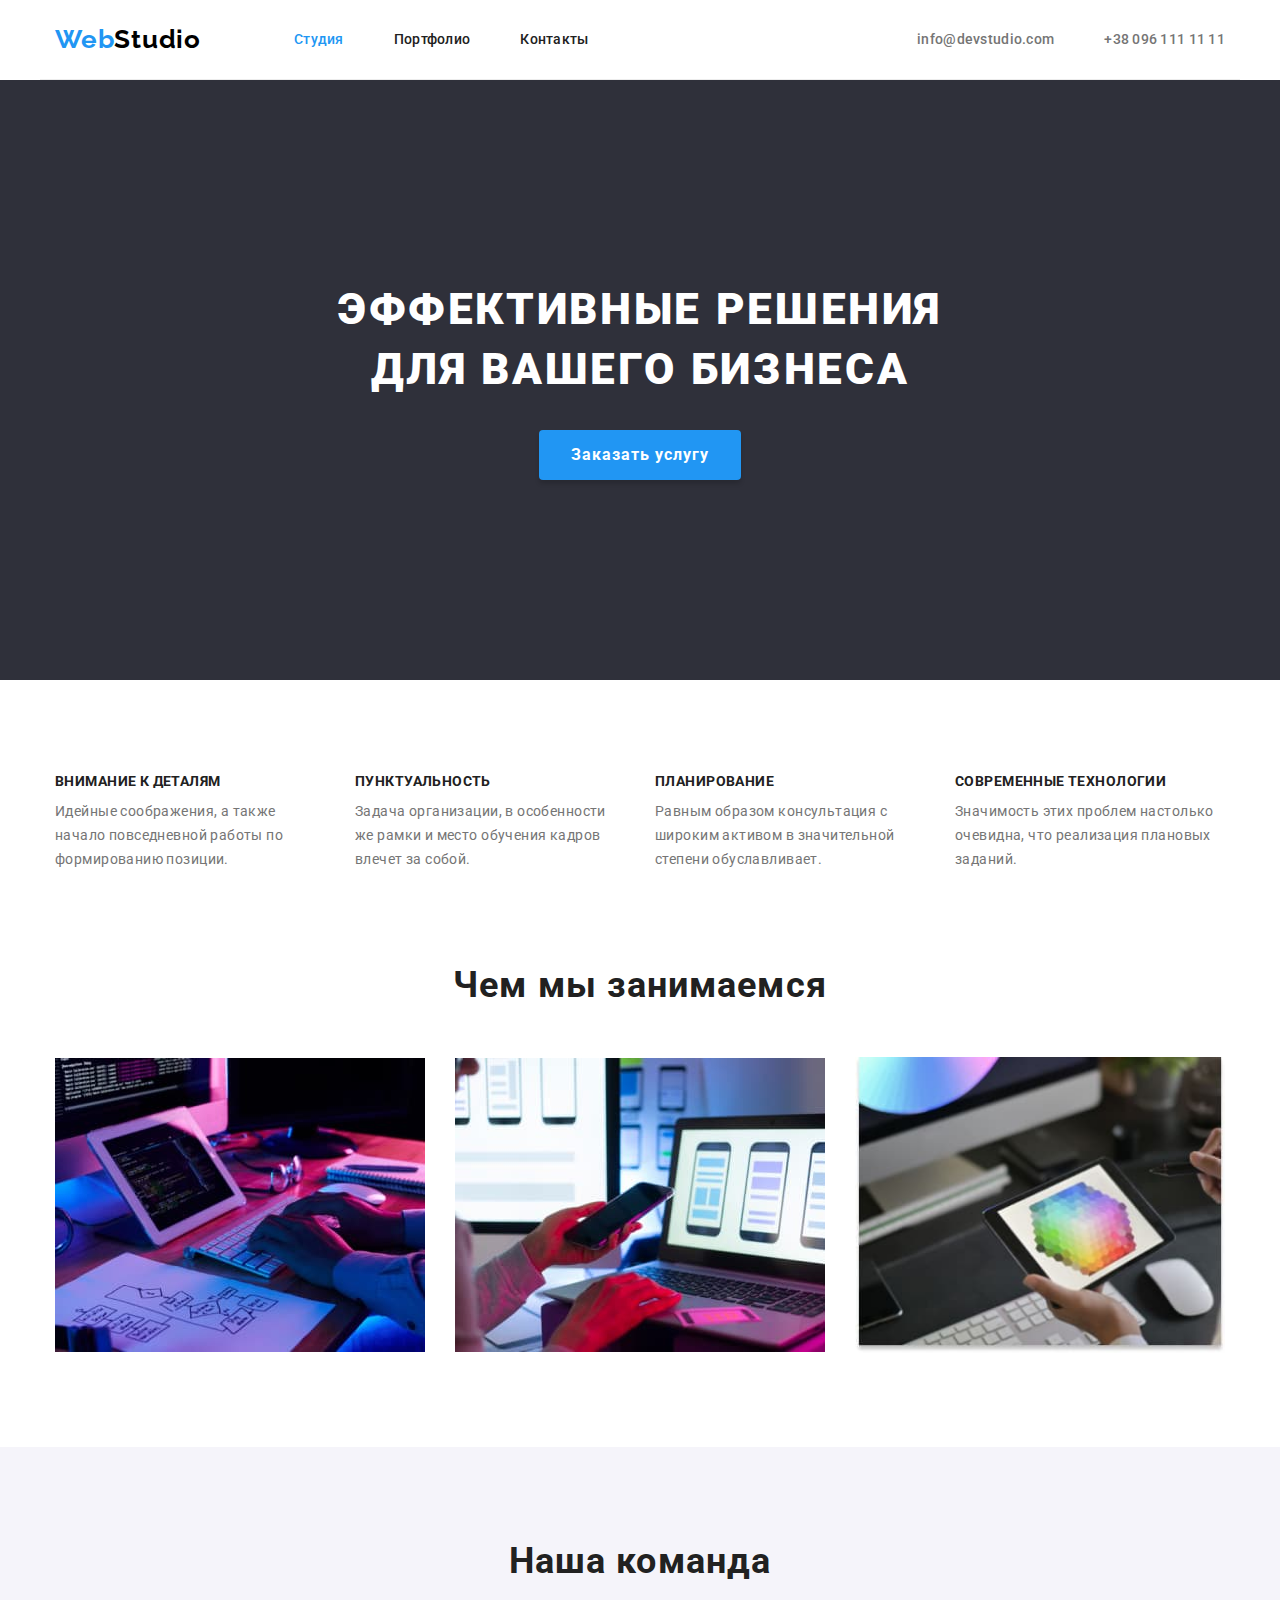
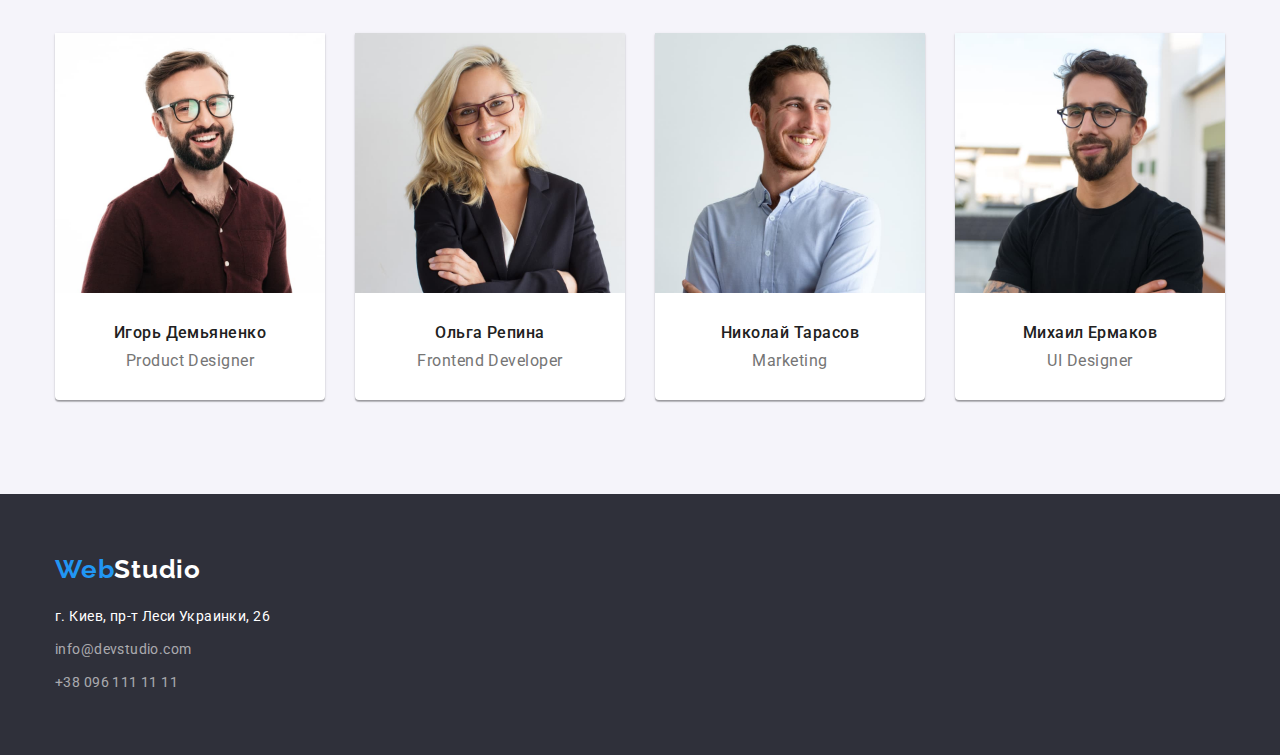
==== index.html @ 5531d2d7 "Копирует файлы с прошлой работы" ====
<!DOCTYPE html>
<html lang="ru">
  <head>
    <meta charset="UTF-8" />
    <meta http-equiv="X-UA-Compatible" content="IE=edge" />
    <meta name="viewport" content="width=device-width, initial-scale=1.0" />
    <title>Cтудия</title>
    <link
      rel="stylesheet"
      href="https://cdnjs.cloudflare.com/ajax/libs/modern-normalize/1.1.0/modern-normalize.min.css"
      integrity="sha512-wpPYUAdjBVSE4KJnH1VR1HeZfpl1ub8YT/NKx4PuQ5NmX2tKuGu6U/JRp5y+Y8XG2tV+wKQpNHVUX03MfMFn9Q=="
      crossorigin="anonymous"
      referrerpolicy="no-referrer"
    />
    <link rel="preconnect" href="https://fonts.googleapis.com" />
    <link rel="preconnect" href="https://fonts.gstatic.com" crossorigin />
    <link
      href="https://fonts.googleapis.com/css2?family=Raleway:wght@700&family=Roboto:wght@400;500;700;900&display=swap"
      rel="stylesheet"
    />
    <link
      rel="stylesheet"
      href="https://cdnjs.cloudflare.com/ajax/libs/modern-normalize/1.1.0/modern-normalize.min.css"
    />
    <link rel="stylesheet" href="./css/styles.css" />
  </head>

  <body>
    <!--шапка-->
    <header class="header">
      <div class="header-page container">
        <nav class="header-nav">
          <a lang="en" href="./index.html" class="header-logo"
            ><span lang="en" class="current">Web</span>Studio</a
          >
          <ul class="header-list list">
            <li class="header-item">
              <a href="./index.html" class="header-link current link">Студия</a>
            </li>
            <li class="header-item">
              <a href="./portfolio.html " class="header-link link">Портфолио</a>
            </li>
            <li class="header-item">
              <a href="./index.html" class="header-link link">Контакты</a>
            </li>
          </ul>
        </nav>

        <ul class="header-contacs list">
          <li class="header-contacs-item">
            <a lang="en" href="mailto:info@devstudio.com" class="header-mail link"
              >info@devstudio.com</a
            >
          </li>
          <li class="header-contacs-item">
            <a href="tel:+380961111111" class="header-tel link">+38 096 111 11 11</a>
          </li>
        </ul>
      </div>
    </header>

    <!--основное (уникалное) содержание-->

    <main>
      <section class="hero">
        <div class="container">
          <h1 class="hero-title">Эффективные решения для вашего бизнеса</h1>
          <button type="button" class="button hero-primery link">Заказать услугу</button>
        </div>
      </section>

      <section class="feature section">
        <div class="container">
          <h2 class="visually-hidden">Feature</h2>
          <ul class="feature-list list">
            <li class="feature-item">
              <h3 class="feature-title">Внимание к деталям</h3>
              <p class="feature-text">
                Идейные соображения, а также начало повседневной работы по формированию позиции.
              </p>
            </li>

            <li class="feature-item">
              <h3 class="feature-title">Пунктуальность</h3>
              <p class="feature-text">
                Задача организации, в особенности же рамки и место обучения кадров влечет за собой.
              </p>
            </li>

            <li class="feature-item">
              <h3 class="feature-title">Планирование</h3>
              <p class="feature-text">
                Равным образом консультация с широким активом в значительной степени обуславливает.
              </p>
            </li>

            <li class="feature-item">
              <h3 class="feature-title">Современные технологии</h3>
              <p class="feature-text">
                Значимость этих проблем настолько очевидна, что реализация плановых заданий.
              </p>
            </li>
          </ul>
        </div>
      </section>

      <section class="about section">
        <div class="container">
          <h2 class="about-title">Чем мы занимаемся</h2>
          <ul class="about-list list">
            <li class="about-item">
              <img
                class="about-img"
                src="./images/box1.jpg"
                alt="рабочий процесс"
                width="370"
                height="294"
              />
            </li>
            <li class="about-item">
              <img
                class="about-img"
                src="./images/box2.jpg"
                alt="рабочий процесс"
                width="370"
                height="294"
              />
            </li>
            <li class="about-item">
              <img
                class="about-img"
                src="./images/box3.jpg"
                alt="рабочий процесс"
                width="370"
                height="294"
              />
            </li>
          </ul>
        </div>
      </section>

      <section class="command section">
        <div class="container">
          <h2 class="command-title">Наша команда</h2>
          <ul class="command-list list">
            <li class="command-item">
              <img src="./images/demyanenko.jpg" alt="Игорь Демьяненко" width="270" height="260" />
              <div class="command-wrap">
                <h3 class="command-after-title">Игорь Демьяненко</h3>
                <p lang="en" class="command-text">Product Designer</p>
              </div>
            </li>
            <li class="command-item">
              <img src="./images/repina.jpg" alt="Ольга Репина" width="270" height="260" />
              <div class="command-wrap">
                <h3 class="command-after-title">Ольга Репина</h3>
                <p lang="en" class="command-text">Frontend Developer</p>
              </div>
            </li>
            <li class="command-item">
              <img src="./images/tarasov.jpg" alt="Николай Тарасов" width="270" height="260" />
              <div class="command-wrap">
                <h3 class="command-after-title">Николай Тарасов</h3>
                <p lang="en" class="command-text">Marketing</p>
              </div>
            </li>
            <li class="command-item">
              <img src="./images/ermakov.jpg" alt="Михаил Ермаков" width="270" height="260" />
              <div class="command-wrap">
                <h3 class="command-after-title">Михаил Ермаков</h3>
                <p lang="en" class="command-text">UI Designer</p>
              </div>
            </li>
          </ul>
        </div>
      </section>
    </main>

    <!--подвал-->
    <footer class="footer">
      <div class="container">
        <a lang="en" href="" class="footer-logo"
          ><span lang="en" class="current">Web</span>Studio</a
        >
        <address class="footer-address">
          <ul class="footer-list list">
            <li class="footer-item">
              <a
                href="https://goo.gl/maps/ZX4bR6mTC4rTTTyX7"
                target="_blank"
                rel="noopener nofollow noreferrer"
                class="footer-map aside link"
                >г. Киев, пр-т Леси Украинки, 26</a
              >
            </li>
            <li class="footer-item">
              <a lang="en" href="mailto:info@devstudio.com" class="footer-mail aside link"
                >info@devstudio.com</a
              >
            </li>
            <li class="footer-item">
              <a href="tel:+380961111111" class="footer-tel aside link">+38 096 111 11 11</a>
            </li>
          </ul>
        </address>
      </div>
    </footer>
  </body>
</html>
---- css/styles.css ----
:root {
  --primery-text-color: #212121;
  --text-color-white: #ffffff;
  --text-color-gray: #757575;
  --secondary-text-color: rgba(255, 255, 255, 0.6);
  --accent-color: #2196f3;
  --primery-background-color: #ffffff;
  --background-color-section: #2f303a;
  --primery-background-color-btn: #f5f4fa;

  --card-set-gap: 30px;
}

p,
h1,
h2,
h3,
h4,
h5,
h6 {
  margin: 0;
}

html {
  box-sizing: border-box;
}

*,
*::before,
*::after {
  box-sizing: inherit;
}

body {
  font-family: 'Roboto', sans-serif;
  background-color: var(--primery-background-color);
  color: var(--primery-text-color);
}

.container {
  width: 1200px;
  padding-left: 15px;
  padding-right: 15px;
  margin-left: auto;
  margin-right: auto;

  /* outline: 2px solid red; */
}

.section {
  padding-top: 94px;
  padding-bottom: 94px;
  /* outline: 2px solid green; */
}

.list {
  padding: 0;
  margin: 0;
  list-style: none;
}

.link {
  text-decoration: none;
}

img {
  display: block;
  max-width: 100%;
  height: auto;
}

.footer-address {
  font-style: normal;
}

.visually-hidden {
  position: absolute;
  white-space: nowrap;
  width: 1px;
  height: 1px;
  overflow: hidden;
  border: 0;
  padding: 0;
  clip: rect(0 0 0 0);
  clip-path: inset(50%);
  margin: -1px;
}
/* -----------CТУДИЯ------------ */
/* HEADER*/
/* --HEADER-NAV-- */

.header-page {
  padding-top: 24px;
  padding-bottom: 24px;
  border-bottom: 1px solid #ececec;
}

.header-page.container {
  display: flex;
}

.header-nav,
.header-list,
.header-contacs {
  display: flex;
  align-items: center;
}

.header-logo {
  margin-right: 93px;
}

.header-logo,
.current {
  font-family: 'Raleway', sans-serif;
  font-weight: 700;
  font-size: 26px;
  line-height: 1.19;
  letter-spacing: 0.03em;
  text-decoration: none;
}

.header-logo {
  color: #000000;
}

.current {
  color: var(--accent-color);
}

.header-list {
  display: flex;
  column-gap: 50px;
}

/* .header-item:not(:last-child) {margin-right: 50px;} */

.header-link {
  font-family: inherit;
  font-weight: 500;
  font-size: 14px;
  line-height: 1.14;
  letter-spacing: 0.02em;
  color: var(--primery-text-color);
}
.header-link:hover,
.header-link:focus {
  color: var(--accent-color);
}

.header-list .current {
  color: var(--accent-color);
}
/*--HEADER-CONTACS-*/

.header-contacs {
  margin-left: auto;
  column-gap: 50px;
}

.header-mail,
.header-tel {
  font-weight: 500;
  font-size: 14px;
  line-height: 1.14;
  letter-spacing: 0.02em;
  color: var(--text-color-gray);
}
.header-mail:hover,
.header-mail:focus {
  color: var(--accent-color);
}

.header-tel:hover,
.header-tel:focus {
  color: var(--accent-color);
}

/* --HERO-- */
.hero {
  text-align: center;
  max-width: 1600px;
  padding: 200px 0;
  background-color: var(--background-color-section);
}

.hero-title {
  margin-left: auto;
  margin-right: auto;
  width: 696px;
  margin-bottom: 30px;

  font-weight: 900;
  font-size: 44px;
  line-height: 1.36;
  letter-spacing: 0.06em;
  text-transform: uppercase;
  color: var(--text-color-white);
}
/* --BUTTON-- */
.button {
  display: inline-block;

  font-family: inherit, sans-serif;
  cursor: pointer;
  background-color: var(--accent-color);
  color: var(--primery-text-color);
  text-align: center;
  border: none;
  border-radius: 4px;
}

.button.hero-primery {
  padding: 10px 32px;
  min-width: 200px;

  font-weight: 700;
  font-size: 16px;
  line-height: 1.88;
  align-items: center;
  text-align: center;
  letter-spacing: 0.06em;
  color: var(--text-color-white);
  box-shadow: 0px 4px 4px rgba(0, 0, 0, 0.15);
}

.button.hero-primery:hover,
.button.hero-primery:focus {
  color: var(--primery-text-color);
  background-color: var(--primery-background-color-btn);
}

/* --FEATURE-- */

.feature-list {
  display: flex;
  column-gap: 30px;
  align-items: center;
}

.feature-title {
  margin-top: 0;
  margin-bottom: 10px;

  font-weight: 700;
  font-size: 14px;
  line-height: 1.14;
  letter-spacing: 0.03em;
  text-transform: uppercase;
  color: var(--primery-text-color);
}

.feature-text {
  max-width: 270px;

  font-size: 14px;
  line-height: 1.71;
  letter-spacing: 0.03em;
  color: var(--text-color-gray);
}

/*--ABOUT--  */

.about.section {
  padding-top: 0;
}

.about-title {
  margin-bottom: 50px;
  align-items: center;

  font-weight: 700;
  font-size: 36px;
  line-height: 1.16;
  text-align: center;
  letter-spacing: 0.03em;
  color: var(--primery-text-color);
}

.about-list {
  display: flex;
  align-items: center;
  gap: 30px;
}

.about-item {
  width: calc((100%-60px) / 3);
}

/* --COMMAND-- */

.command {
  background-color: #f5f4fa;
}

.command-title {
  margin-bottom: 50px;

  font-weight: 700;
  font-size: 36px;
  line-height: 1.16;
  text-align: center;
  letter-spacing: 0.03em;
  color: var(--primery-text-color);
}

.command-list {
  display: flex;
  gap: 30px;
  align-items: center;
}
.command-item {
  width: calc((100%-90px) / 4);

  background: var(--primery-background-color);
  box-shadow: 0px 1px 3px rgba(0, 0, 0, 0.12), 0px 1px 1px rgba(0, 0, 0, 0.14),
    0px 2px 1px rgba(0, 0, 0, 0.2);
  border-radius: 0px 0px 4px 4px;
}
.command-wrap {
  padding-top: 30px;
  padding-bottom: 30px;
  /* padding-left: 5px;
  padding-right: 5px; */
}

.command-after-title {
  margin-bottom: 10px;

  font-weight: 500;
  font-size: 16px;
  line-height: 1.19;
  text-align: center;
  letter-spacing: 0.03em;
  color: var(--primery-text-color);
}

.command-text {
  font-size: 16px;
  text-align: center;

  letter-spacing: 0.03em;
  color: var(--text-color-gray);
}

/* --FOOTER-- */

.footer {
  background-color: var(--background-color-section);
  padding-top: 60px;
  padding-bottom: 60px;
}

.footer-logo {
  display: inline-block;
  margin-bottom: 20px;

  font-family: 'Raleway', sans-serif;
  font-weight: 700;
  font-size: 26px;
  line-height: 1.19;
  letter-spacing: 0.03em;
  text-decoration: none;
  color: var(--text-color-white);
}

.footer-list .aside {
  font-size: 14px;
  line-height: 1.71;
  letter-spacing: 0.03em;
  color: var(--secondary-text-color);
}

.footer-list .aside:hover,
.footer-list .aside:focus {
  color: var(--accent-color);
}

.footer-list .aside:hover,
.footer-list .aside:focus {
  color: var(--accent-color);
}

.footer-list .footer-item:not(:last-child) {
  margin-bottom: 9px;
}

.footer-list .footer-map {
  color: #ffffff;
}

/* -----------ПОРТФОЛИО---------------- */
/* ------------PROGECTS------------ */
/* ------BUTTON---------- */

.projects-list {
  display: flex;
  justify-content: center;
  margin-bottom: 50px;
  gap: 8px;
}

.button.projects-primery,
.button.projects-secondary {
  padding: 6px 22px;
  min-width: 73px;

  font-weight: 500;
  font-size: 16px;
  line-height: 1.62;
  text-align: center;
  letter-spacing: 0.03em;
  color: var(--primery-text-color);
  background-color: var(--primery-background-color-btn);
}

.button.projects-primery:hover,
.button.projects-primery:focus {
  color: var(--text-color-white);
  background-color: var(--accent-color);
}

.button.projects-secondary:hover,
.button.projects-secondary:focus {
  color: var(--text-color-white);
  background-color: var(--accent-color);
}

/* ------WORK------- */

.work-list {
  display: flex;
  flex-wrap: wrap;
  margin-left: calc(-1 * var(--card-set-gap));
  margin-top: calc(-1 * var(--card-set-gap));
  /* outline: 2px solid blueviolet; */
}

.work-list > .work-item {
  flex-basis: calc(100% / 3 - var(--card-set-gap));
  margin-left: var(--card-set-gap);
  margin-top: var(--card-set-gap);
}

.work-list .work-wrap {
  padding: 20px 24px;
  border-right: 1px solid #eeeeee;
  border-bottom: 1px solid #eeeeee;
  border-left: 1px solid #eeeeee;
}

/* .work-list {display: flex; 
  flex-wrap: wrap;
  gap: 30px;
}
  .work-item { width: calc((100%-60px))/3;
}
 */

.work-title {
  margin-bottom: 4px;

  font-weight: 700;
  font-size: 18px;
  line-height: 2;
  letter-spacing: 0.06em;
  color: var(--primery-text-color);
}
.work-text {
  font-size: 16px;
  line-height: 1.88;
  letter-spacing: 0.03em;
  color: var(--text-color-gray);
}
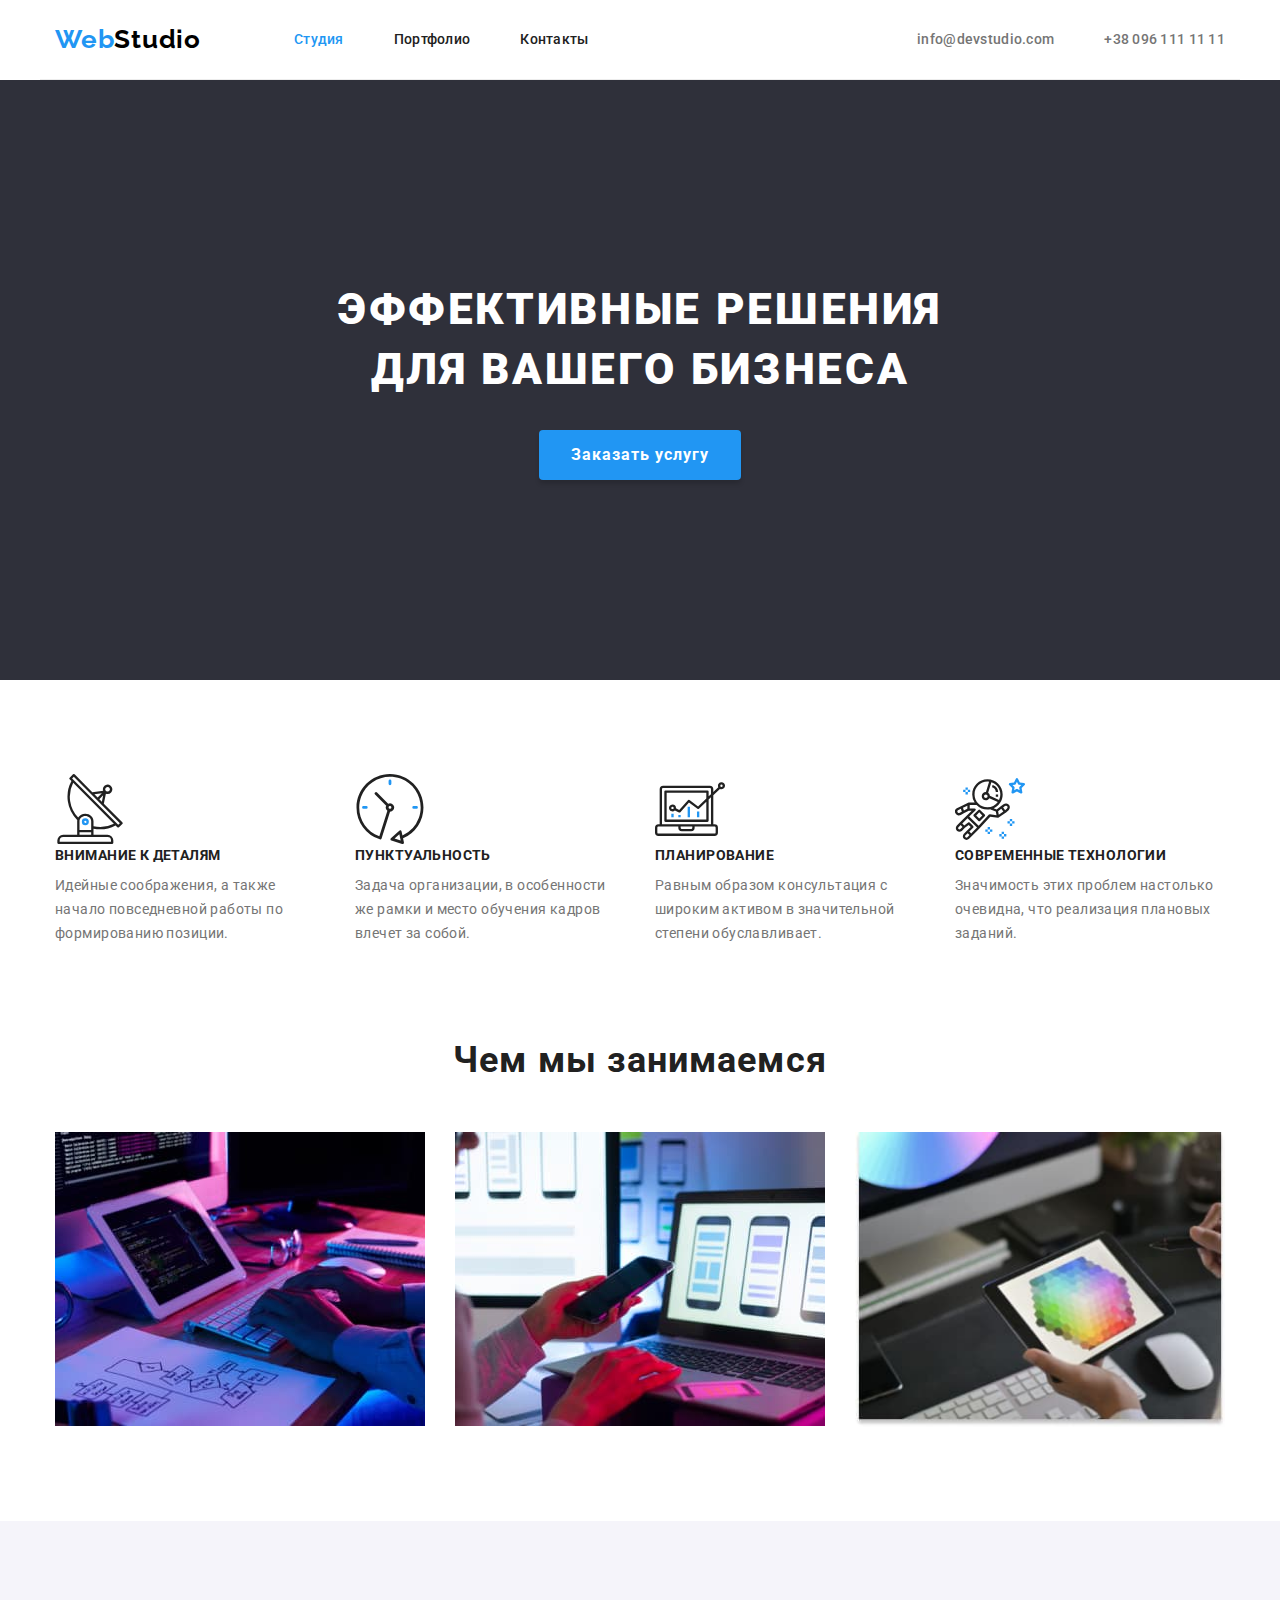
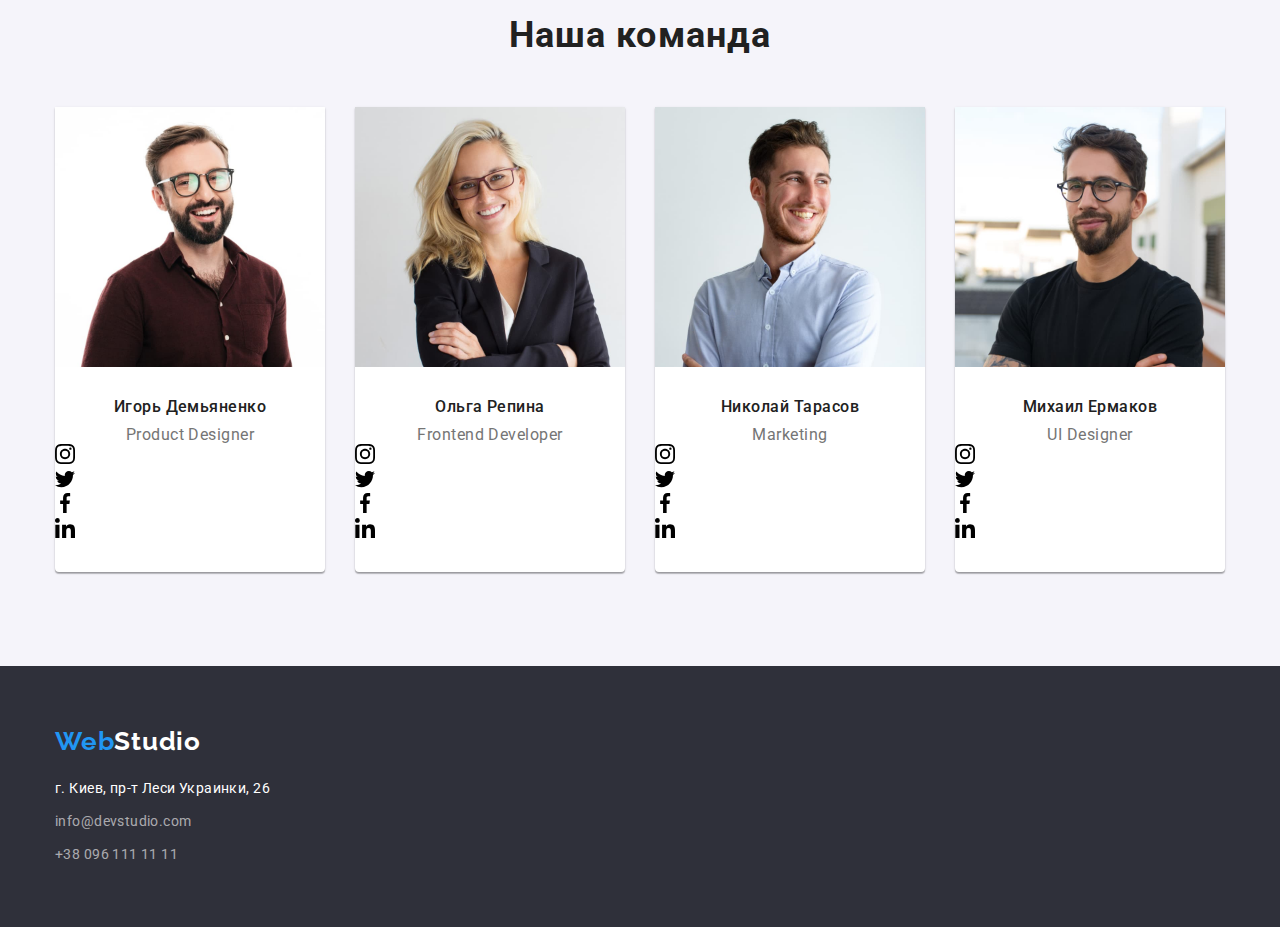
==== commit 96b90771: "Добавляет классы иконок" ====
--- a/index.html
+++ b/index.html
@@ -74,6 +74,12 @@
           <h2 class="visually-hidden">Feature</h2>
           <ul class="feature-list list">
             <li class="feature-item">
+              <a href="" class="feature-icon link">
+                <svg class="feature-quality-icon" width="70" height="70">
+                  <use href="./images/icons.svg#icon-antenna"></use>
+                </svg>
+              </a>
+
               <h3 class="feature-title">Внимание к деталям</h3>
               <p class="feature-text">
                 Идейные соображения, а также начало повседневной работы по формированию позиции.
@@ -81,6 +87,12 @@
             </li>
 
             <li class="feature-item">
+              <a href="" class="feature-icon link">
+                <svg class="feature-quality-icon" width="70" height="70">
+                  <use href="./images/icons.svg#icon-clock"></use>
+                </svg>
+              </a>
+
               <h3 class="feature-title">Пунктуальность</h3>
               <p class="feature-text">
                 Задача организации, в особенности же рамки и место обучения кадров влечет за собой.
@@ -88,6 +100,12 @@
             </li>
 
             <li class="feature-item">
+              <a href="" class="feature-icon link">
+                <svg class="feature-quality-icon" width="70" height="70">
+                  <use href="./images/icons.svg#icon-diagram"></use>
+                </svg>
+              </a>
+
               <h3 class="feature-title">Планирование</h3>
               <p class="feature-text">
                 Равным образом консультация с широким активом в значительной степени обуславливает.
@@ -95,6 +113,12 @@
             </li>
 
             <li class="feature-item">
+              <a href="" class="feature-icon link">
+                <svg class="feature-quality-icon" width="70" height="70">
+                  <use href="./images/icons.svg#icon-astronaut"></use>
+                </svg>
+              </a>
+
               <h3 class="feature-title">Современные технологии</h3>
               <p class="feature-text">
                 Значимость этих проблем настолько очевидна, что реализация плановых заданий.
@@ -148,13 +172,82 @@
               <div class="command-wrap">
                 <h3 class="command-after-title">Игорь Демьяненко</h3>
                 <p lang="en" class="command-text">Product Designer</p>
+
+                <ul class="command-soc list">
+                  <li class="command-soc-item">
+                    <a href="" class="command-soc-link link">
+                      <svg class="command-soc-icon" width="20" height="20">
+                        <use href="./images/icons.svg#icon-instagram"></use>
+                      </svg>
+                    </a>
+                  </li>
+
+                  <li class="command-soc-item">
+                    <a href="" class="command-soc-link link">
+                      <svg class="command-soc-icon" width="20" height="20">
+                        <use href="./images/icons.svg#icon-twitter"></use>
+                      </svg>
+                    </a>
+                  </li>
+
+                  <li class="command-soc-item">
+                    <a href="" class="command-soc-link link">
+                      <svg class="command-soc-icon" width="20" height="20">
+                        <use href="./images/icons.svg#icon-facebook"></use>
+                      </svg>
+                    </a>
+                  </li>
+
+                  <li class="command-soc-item">
+                    <a href="" class="command-soc-link link">
+                      <svg class="command-soc-icon" width="20" height="20">
+                        <use href="./images/icons.svg#icon-linkedin"></use>
+                      </svg>
+                    </a>
+                  </li>
+                </ul>
               </div>
             </li>
+
             <li class="command-item">
               <img src="./images/repina.jpg" alt="Ольга Репина" width="270" height="260" />
               <div class="command-wrap">
                 <h3 class="command-after-title">Ольга Репина</h3>
                 <p lang="en" class="command-text">Frontend Developer</p>
+
+                <ul class="command-soc list">
+                  <li class="command-soc-item">
+                    <a href="" class="command-soc-link link">
+                      <svg class="command-soc-icon" width="20" height="20">
+                        <use href="./images/icons.svg#icon-instagram"></use>
+                      </svg>
+                    </a>
+                  </li>
+
+                  <li class="command-soc-item">
+                    <a href="" class="command-soc-link link">
+                      <svg class="command-soc-icon" width="20" height="20">
+                        <use href="./images/icons.svg#icon-twitter"></use>
+                      </svg>
+                    </a>
+                  </li>
+
+                  <li class="command-soc-item">
+                    <a href="" class="command-soc-link link">
+                      <svg class="command-soc-icon" width="20" height="20">
+                        <use href="./images/icons.svg#icon-facebook"></use>
+                      </svg>
+                    </a>
+                  </li>
+
+                  <li class="command-soc-item">
+                    <a href="" class="command-soc-link link">
+                      <svg class="command-soc-icon" width="20" height="20">
+                        <use href="./images/icons.svg#icon-linkedin"></use>
+                      </svg>
+                    </a>
+                  </li>
+                </ul>
               </div>
             </li>
             <li class="command-item">
@@ -162,13 +255,82 @@
               <div class="command-wrap">
                 <h3 class="command-after-title">Николай Тарасов</h3>
                 <p lang="en" class="command-text">Marketing</p>
+
+                <ul class="command-soc list">
+                  <li class="command-soc-item">
+                    <a href="" class="command-soc-link link">
+                      <svg class="command-soc-icon" width="20" height="20">
+                        <use href="./images/icons.svg#icon-instagram"></use>
+                      </svg>
+                    </a>
+                  </li>
+
+                  <li class="command-soc-item">
+                    <a href="" class="command-soc-link link">
+                      <svg class="command-soc-icon" width="20" height="20">
+                        <use href="./images/icons.svg#icon-twitter"></use>
+                      </svg>
+                    </a>
+                  </li>
+
+                  <li class="command-soc-item">
+                    <a href="" class="command-soc-link link">
+                      <svg class="command-soc-icon" width="20" height="20">
+                        <use href="./images/icons.svg#icon-facebook"></use>
+                      </svg>
+                    </a>
+                  </li>
+
+                  <li class="command-soc-item">
+                    <a href="" class="command-soc-link link">
+                      <svg class="command-soc-icon" width="20" height="20">
+                        <use href="./images/icons.svg#icon-linkedin"></use>
+                      </svg>
+                    </a>
+                  </li>
+                </ul>
               </div>
             </li>
+
             <li class="command-item">
               <img src="./images/ermakov.jpg" alt="Михаил Ермаков" width="270" height="260" />
               <div class="command-wrap">
                 <h3 class="command-after-title">Михаил Ермаков</h3>
                 <p lang="en" class="command-text">UI Designer</p>
+
+                <ul class="command-soc list">
+                  <li class="command-soc-item">
+                    <a href="" class="command-soc-link link">
+                      <svg class="command-soc-icon" width="20" height="20">
+                        <use href="./images/icons.svg#icon-instagram"></use>
+                      </svg>
+                    </a>
+                  </li>
+
+                  <li class="command-soc-item">
+                    <a href="" class="command-soc-link link">
+                      <svg class="command-soc-icon" width="20" height="20">
+                        <use href="./images/icons.svg#icon-twitter"></use>
+                      </svg>
+                    </a>
+                  </li>
+
+                  <li class="command-soc-item">
+                    <a href="" class="command-soc-link link">
+                      <svg class="command-soc-icon" width="20" height="20">
+                        <use href="./images/icons.svg#icon-facebook"></use>
+                      </svg>
+                    </a>
+                  </li>
+
+                  <li class="command-soc-item">
+                    <a href="" class="command-soc-link link">
+                      <svg class="command-soc-icon" width="20" height="20">
+                        <use href="./images/icons.svg#icon-linkedin"></use>
+                      </svg>
+                    </a>
+                  </li>
+                </ul>
               </div>
             </li>
           </ul>
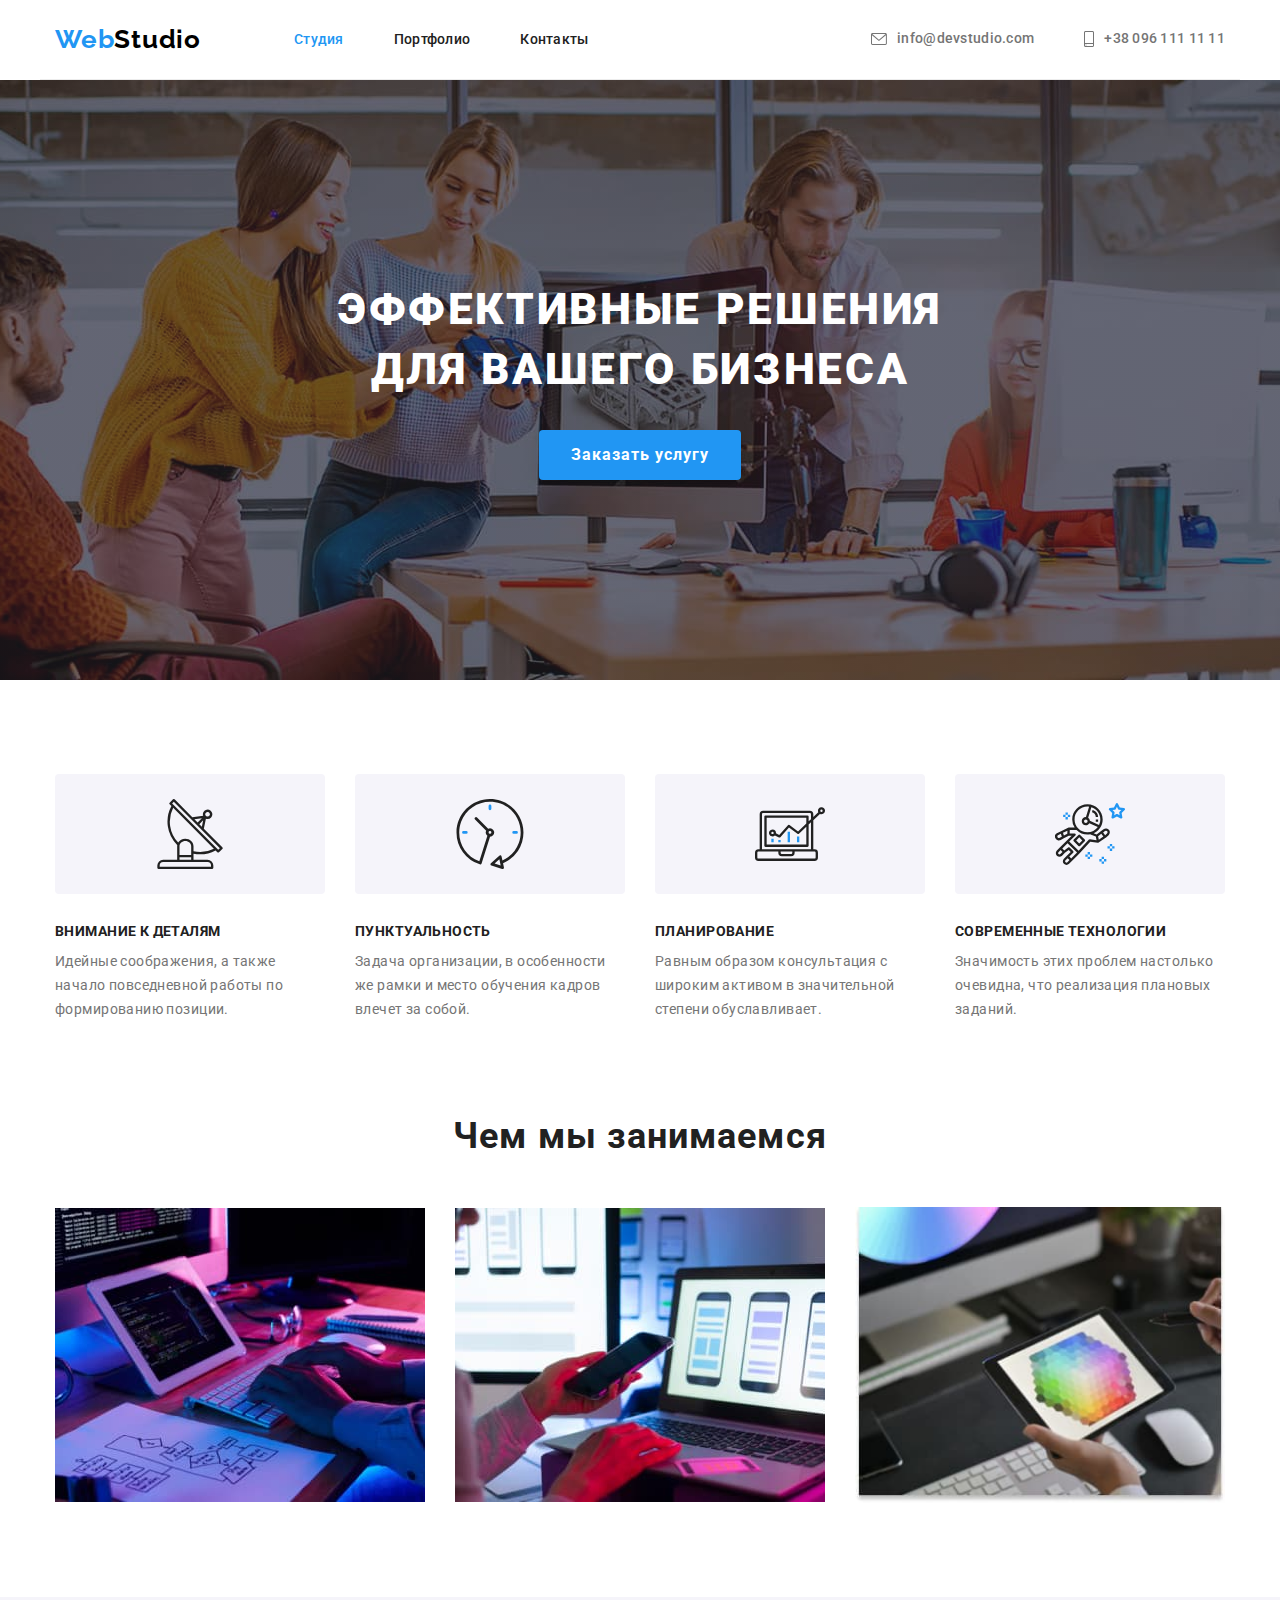
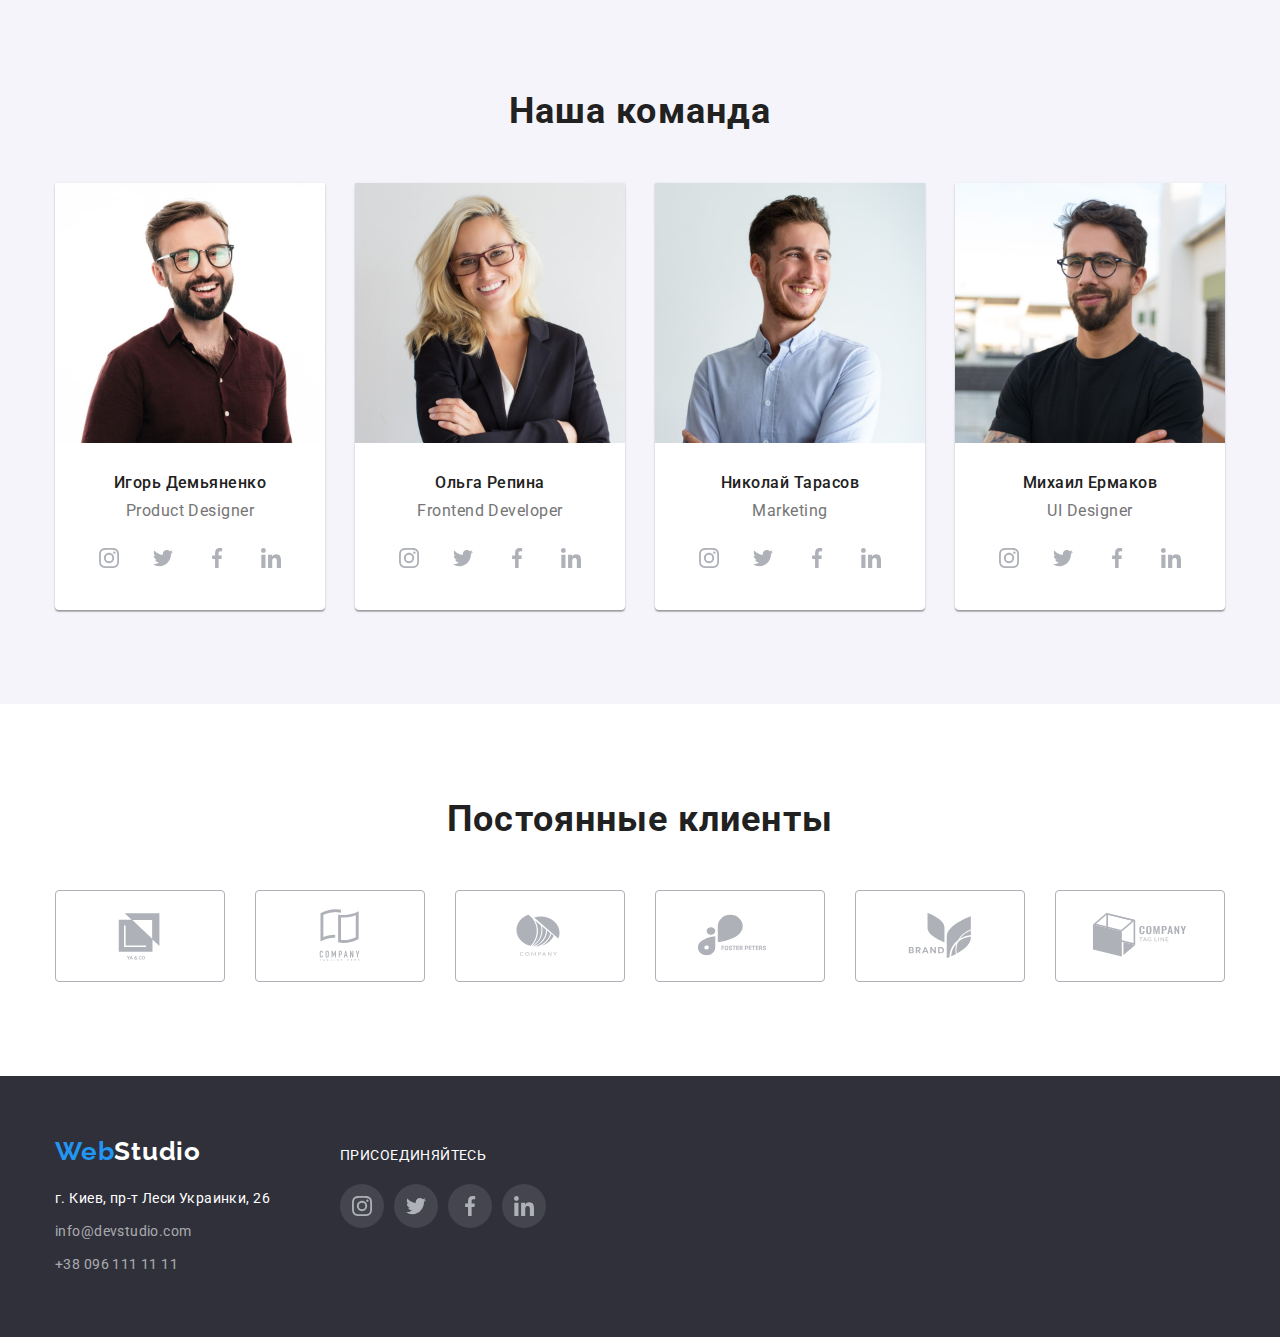
==== commit c37b853a: "Создает готовое д/з4  html" ====
--- a/index.html
+++ b/index.html
@@ -48,12 +48,20 @@
 
         <ul class="header-contacs list">
           <li class="header-contacs-item">
-            <a lang="en" href="mailto:info@devstudio.com" class="header-mail link"
-              >info@devstudio.com</a
+            <a lang="en" href="mailto:info@devstudio.com" class="header-mail link">
+              <svg class="header-contacs-icon" width="16" height="12">
+                <use href="./images/icons.svg#icon-envelope"></use>
+              </svg>
+              info@devstudio.com</a
             >
           </li>
           <li class="header-contacs-item">
-            <a href="tel:+380961111111" class="header-tel link">+38 096 111 11 11</a>
+            <a href="tel:+380961111111" class="header-tel link">
+              <svg class="header-contacs-icon" width="10" height="16">
+                <use href="./images/icons.svg#icon-smartphone"></use>
+              </svg>
+              +38 096 111 11 11</a
+            >
           </li>
         </ul>
       </div>
@@ -74,7 +82,7 @@
           <h2 class="visually-hidden">Feature</h2>
           <ul class="feature-list list">
             <li class="feature-item">
-              <a href="" class="feature-icon link">
+              <a href="#" class="feature-icon link">
                 <svg class="feature-quality-icon" width="70" height="70">
                   <use href="./images/icons.svg#icon-antenna"></use>
                 </svg>
@@ -87,7 +95,7 @@
             </li>
 
             <li class="feature-item">
-              <a href="" class="feature-icon link">
+              <a href="#" class="feature-icon link">
                 <svg class="feature-quality-icon" width="70" height="70">
                   <use href="./images/icons.svg#icon-clock"></use>
                 </svg>
@@ -100,7 +108,7 @@
             </li>
 
             <li class="feature-item">
-              <a href="" class="feature-icon link">
+              <a href="#" class="feature-icon link">
                 <svg class="feature-quality-icon" width="70" height="70">
                   <use href="./images/icons.svg#icon-diagram"></use>
                 </svg>
@@ -113,7 +121,7 @@
             </li>
 
             <li class="feature-item">
-              <a href="" class="feature-icon link">
+              <a href="#" class="feature-icon link">
                 <svg class="feature-quality-icon" width="70" height="70">
                   <use href="./images/icons.svg#icon-astronaut"></use>
                 </svg>
@@ -175,7 +183,7 @@
 
                 <ul class="command-soc list">
                   <li class="command-soc-item">
-                    <a href="" class="command-soc-link link">
+                    <a href="#" class="command-soc-link link">
                       <svg class="command-soc-icon" width="20" height="20">
                         <use href="./images/icons.svg#icon-instagram"></use>
                       </svg>
@@ -183,7 +191,7 @@
                   </li>
 
                   <li class="command-soc-item">
-                    <a href="" class="command-soc-link link">
+                    <a href="#" class="command-soc-link link">
                       <svg class="command-soc-icon" width="20" height="20">
                         <use href="./images/icons.svg#icon-twitter"></use>
                       </svg>
@@ -191,7 +199,7 @@
                   </li>
 
                   <li class="command-soc-item">
-                    <a href="" class="command-soc-link link">
+                    <a href="#" class="command-soc-link link">
                       <svg class="command-soc-icon" width="20" height="20">
                         <use href="./images/icons.svg#icon-facebook"></use>
                       </svg>
@@ -199,7 +207,7 @@
                   </li>
 
                   <li class="command-soc-item">
-                    <a href="" class="command-soc-link link">
+                    <a href="#" class="command-soc-link link">
                       <svg class="command-soc-icon" width="20" height="20">
                         <use href="./images/icons.svg#icon-linkedin"></use>
                       </svg>
@@ -217,7 +225,7 @@
 
                 <ul class="command-soc list">
                   <li class="command-soc-item">
-                    <a href="" class="command-soc-link link">
+                    <a href="#" class="command-soc-link link">
                       <svg class="command-soc-icon" width="20" height="20">
                         <use href="./images/icons.svg#icon-instagram"></use>
                       </svg>
@@ -225,7 +233,7 @@
                   </li>
 
                   <li class="command-soc-item">
-                    <a href="" class="command-soc-link link">
+                    <a href="#" class="command-soc-link link">
                       <svg class="command-soc-icon" width="20" height="20">
                         <use href="./images/icons.svg#icon-twitter"></use>
                       </svg>
@@ -233,7 +241,7 @@
                   </li>
 
                   <li class="command-soc-item">
-                    <a href="" class="command-soc-link link">
+                    <a href="#" class="command-soc-link link">
                       <svg class="command-soc-icon" width="20" height="20">
                         <use href="./images/icons.svg#icon-facebook"></use>
                       </svg>
@@ -241,7 +249,7 @@
                   </li>
 
                   <li class="command-soc-item">
-                    <a href="" class="command-soc-link link">
+                    <a href="#" class="command-soc-link link">
                       <svg class="command-soc-icon" width="20" height="20">
                         <use href="./images/icons.svg#icon-linkedin"></use>
                       </svg>
@@ -258,7 +266,7 @@
 
                 <ul class="command-soc list">
                   <li class="command-soc-item">
-                    <a href="" class="command-soc-link link">
+                    <a href="#" class="command-soc-link link">
                       <svg class="command-soc-icon" width="20" height="20">
                         <use href="./images/icons.svg#icon-instagram"></use>
                       </svg>
@@ -266,7 +274,7 @@
                   </li>
 
                   <li class="command-soc-item">
-                    <a href="" class="command-soc-link link">
+                    <a href="#" class="command-soc-link link">
                       <svg class="command-soc-icon" width="20" height="20">
                         <use href="./images/icons.svg#icon-twitter"></use>
                       </svg>
@@ -274,7 +282,7 @@
                   </li>
 
                   <li class="command-soc-item">
-                    <a href="" class="command-soc-link link">
+                    <a href="#" class="command-soc-link link">
                       <svg class="command-soc-icon" width="20" height="20">
                         <use href="./images/icons.svg#icon-facebook"></use>
                       </svg>
@@ -282,7 +290,7 @@
                   </li>
 
                   <li class="command-soc-item">
-                    <a href="" class="command-soc-link link">
+                    <a href="#" class="command-soc-link link">
                       <svg class="command-soc-icon" width="20" height="20">
                         <use href="./images/icons.svg#icon-linkedin"></use>
                       </svg>
@@ -300,7 +308,7 @@
 
                 <ul class="command-soc list">
                   <li class="command-soc-item">
-                    <a href="" class="command-soc-link link">
+                    <a href="#" class="command-soc-link link">
                       <svg class="command-soc-icon" width="20" height="20">
                         <use href="./images/icons.svg#icon-instagram"></use>
                       </svg>
@@ -308,7 +316,7 @@
                   </li>
 
                   <li class="command-soc-item">
-                    <a href="" class="command-soc-link link">
+                    <a href="#" class="command-soc-link link">
                       <svg class="command-soc-icon" width="20" height="20">
                         <use href="./images/icons.svg#icon-twitter"></use>
                       </svg>
@@ -316,7 +324,7 @@
                   </li>
 
                   <li class="command-soc-item">
-                    <a href="" class="command-soc-link link">
+                    <a href="#" class="command-soc-link link">
                       <svg class="command-soc-icon" width="20" height="20">
                         <use href="./images/icons.svg#icon-facebook"></use>
                       </svg>
@@ -324,7 +332,7 @@
                   </li>
 
                   <li class="command-soc-item">
-                    <a href="" class="command-soc-link link">
+                    <a href="#" class="command-soc-link link">
                       <svg class="command-soc-icon" width="20" height="20">
                         <use href="./images/icons.svg#icon-linkedin"></use>
                       </svg>
@@ -336,35 +344,130 @@
           </ul>
         </div>
       </section>
+
+      <section class="сlients section">
+        <div class="container">
+          <h2 class="сlients-title">Постоянные клиенты</h2>
+          <ul class="сlients-list list">
+            <li class="сlients-item">
+              <a href="#" class="clients-link link">
+                <svg class="clients-icon" width="106" height="60">
+                  <use href="./images/icons.svg#icon-logo1"></use>
+                </svg>
+              </a>
+            </li>
+
+            <li class="сlients-item">
+              <a href="#" class="clients-link link">
+                <svg class="clients-icon" width="106" height="60">
+                  <use href="./images/icons.svg#icon-logo2"></use>
+                </svg>
+              </a>
+            </li>
+
+            <li class="сlients-item">
+              <a href="#" class="clients-link link">
+                <svg class="clients-icon" width="106" height="60">
+                  <use href="./images/icons.svg#icon-logo3"></use>
+                </svg>
+              </a>
+            </li>
+
+            <li class="сlients-item">
+              <a href="#" class="clients-link link">
+                <svg class="clients-icon" width="106" height="60">
+                  <use href="./images/icons.svg#icon-logo4"></use>
+                </svg>
+              </a>
+            </li>
+
+            <li class="сlients-item">
+              <a href="#" class="clients-link link">
+                <svg class="clients-icon" width="106" height="60">
+                  <use href="./images/icons.svg#icon-logo5"></use>
+                </svg>
+              </a>
+            </li>
+
+            <li class="сlients-item">
+              <a href="#" class="clients-link link">
+                <svg class="clients-icon" width="106" height="60">
+                  <use href="./images/icons.svg#icon-logo6"></use>
+                </svg>
+              </a>
+            </li>
+          </ul>
+        </div>
+      </section>
     </main>
 
     <!--подвал-->
     <footer class="footer">
-      <div class="container">
-        <a lang="en" href="" class="footer-logo"
-          ><span lang="en" class="current">Web</span>Studio</a
-        >
-        <address class="footer-address">
-          <ul class="footer-list list">
-            <li class="footer-item">
-              <a
-                href="https://goo.gl/maps/ZX4bR6mTC4rTTTyX7"
-                target="_blank"
-                rel="noopener nofollow noreferrer"
-                class="footer-map aside link"
-                >г. Киев, пр-т Леси Украинки, 26</a
-              >
-            </li>
-            <li class="footer-item">
-              <a lang="en" href="mailto:info@devstudio.com" class="footer-mail aside link"
-                >info@devstudio.com</a
-              >
-            </li>
-            <li class="footer-item">
-              <a href="tel:+380961111111" class="footer-tel aside link">+38 096 111 11 11</a>
-            </li>
-          </ul>
-        </address>
+      <div class="footer-container container">
+        <div class="footer-box-first">
+          <a lang="en" href="#" class="footer-logo"
+            ><span lang="en" class="current">Web</span>Studio</a
+          >
+          <address class="footer-address">
+            <ul class="footer-list list">
+              <li class="footer-item">
+                <a
+                  href="https://goo.gl/maps/ZX4bR6mTC4rTTTyX7"
+                  target="_blank"
+                  rel="noopener nofollow noreferrer"
+                  class="footer-map aside link"
+                  >г. Киев, пр-т Леси Украинки, 26</a
+                >
+              </li>
+              <li class="footer-item">
+                <a lang="en" href="mailto:info@devstudio.com" class="footer-mail aside link"
+                  >info@devstudio.com</a
+                >
+              </li>
+              <li class="footer-item">
+                <a href="tel:+380961111111" class="footer-tel aside link">+38 096 111 11 11</a>
+              </li>
+            </ul>
+          </address>
+        </div>
+
+        <div class="footer-box-second">
+          <p class="footer-text">присоединяйтесь</p>
+
+          <ul class="footer-soc list">
+            <li class="footer-soc-item">
+              <a href="#" class="footer-soc-link link">
+                <svg class="footer-soc-icon" width="20" height="20">
+                  <use href="./images/icons.svg#icon-instagram"></use>
+                </svg>
+              </a>
+            </li>
+
+            <li class="footer-soc-item">
+              <a href="#" class="footer-soc-link link">
+                <svg class="footer-soc-icon" width="20" height="20">
+                  <use href="./images/icons.svg#icon-twitter"></use>
+                </svg>
+              </a>
+            </li>
+
+            <li class="footer-soc-item">
+              <a href="#" class="footer-soc-link link">
+                <svg class="footer-soc-icon" width="20" height="20">
+                  <use href="./images/icons.svg#icon-facebook"></use>
+                </svg>
+              </a>
+            </li>
+
+            <li class="footer-soc-item">
+              <a href="#" class="footer-soc-link link">
+                <svg class="footer-soc-icon" width="20" height="20">
+                  <use href="./images/icons.svg#icon-linkedin"></use>
+                </svg>
+              </a>
+            </li>
+          </ul>
+        </div>
       </div>
     </footer>
   </body>
--- a/css/styles.css
+++ b/css/styles.css
@@ -7,6 +7,8 @@
   --primery-background-color: #ffffff;
   --background-color-section: #2f303a;
   --primery-background-color-btn: #f5f4fa;
+
+  --primery-icon-background: #afb1b8;
 
   --card-set-gap: 30px;
 }
@@ -85,6 +87,7 @@
   clip-path: inset(50%);
   margin: -1px;
 }
+
 /* -----------CТУДИЯ------------ */
 /* HEADER*/
 /* --HEADER-NAV-- */
@@ -160,12 +163,18 @@
 
 .header-mail,
 .header-tel {
+  display: flex;
+  align-items: center;
+  height: 100%;
+  width: 100%;
+
   font-weight: 500;
   font-size: 14px;
   line-height: 1.14;
   letter-spacing: 0.02em;
   color: var(--text-color-gray);
 }
+
 .header-mail:hover,
 .header-mail:focus {
   color: var(--accent-color);
@@ -176,12 +185,30 @@
   color: var(--accent-color);
 }
 
+.header-contacs-icon {
+  fill: currentColor;
+  margin-right: 10px;
+}
+
 /* --HERO-- */
+
 .hero {
   text-align: center;
   max-width: 1600px;
   padding: 200px 0;
+
+  height: 600px;
+  margin-left: auto;
+  margin-right: auto;
+  background-repeat: no-repeat;
+  background-position: center;
+  background-size: cover;
+
+  /* outline: 1px solid red; */
+
   background-color: var(--background-color-section);
+  background-image: linear-gradient(rgba(47, 48, 58, 0.4), rgba(47, 48, 58, 0.4)),
+    url(../images/hero-bg.jpg);
 }
 
 .hero-title {
@@ -197,6 +224,7 @@
   text-transform: uppercase;
   color: var(--text-color-white);
 }
+
 /* --BUTTON-- */
 .button {
   display: inline-block;
@@ -236,6 +264,19 @@
   display: flex;
   column-gap: 30px;
   align-items: center;
+}
+
+.feature-icon {
+  display: flex;
+  width: 270px;
+  height: 120px;
+  margin-bottom: 30px;
+  align-items: center;
+  justify-content: center;
+
+  border-radius: 4px;
+
+  background-color: var(--primery-background-color-btn);
 }
 
 .feature-title {
@@ -338,9 +379,97 @@
 .command-text {
   font-size: 16px;
   text-align: center;
+  margin-bottom: 16px;
 
   letter-spacing: 0.03em;
   color: var(--text-color-gray);
+}
+
+.command-soc,
+.footer-soc {
+  display: flex;
+  justify-content: center;
+  gap: 10px;
+}
+
+.command-soc-link {
+  background-color: var(--primery-background-color);
+}
+
+.command-soc-link,
+.footer-soc-link {
+  width: 44px;
+  height: 44px;
+  border-radius: 50%;
+
+  display: flex;
+  align-items: center;
+  justify-content: center;
+}
+
+.command-soc-icon,
+.footer-soc-icon {
+  fill: var(--primery-icon-background);
+}
+
+.command-soc-link:hover,
+.command-soc-link:focus {
+  background-color: var(--accent-color);
+}
+
+.command-soc-link:hover .command-soc-icon,
+.command-soc-link:focus .command-soc-icon {
+  fill: var(--primery-background-color);
+}
+
+/* --------СLIENTS--------- */
+
+.сlients-title {
+  margin-bottom: 50px;
+  align-items: center;
+
+  font-size: 36px;
+  line-height: 1.17;
+  text-align: center;
+  letter-spacing: 0.03em;
+
+  color: var(--primery-text-color);
+}
+.сlients-list {
+  display: flex;
+  align-items: center;
+  justify-content: center;
+  gap: 30px;
+}
+
+.сlients-item {
+  width: 170px;
+  height: 92px;
+}
+
+.clients-link {
+  width: 100%;
+  height: 100%;
+  border: 1px solid #afb1b8;
+  border-radius: 4px;
+  display: flex;
+  align-items: center;
+  justify-content: center;
+  fill: var(--accent-color);
+}
+
+.clients-link:hover,
+clients-link:focus {
+  border-color: var(--accent-color);
+}
+
+.clients-icon {
+  fill: var(--primery-icon-background);
+}
+
+.clients-link:hover .clients-icon,
+.clients-link:focus .clients-icon {
+  fill: var(--accent-color);
 }
 
 /* --FOOTER-- */
@@ -350,6 +479,14 @@
   padding-top: 60px;
   padding-bottom: 60px;
 }
+.footer-container {
+  display: flex;
+  align-items: baseline;
+}
+
+.footer-box-first {
+  margin-right: 70px;
+}
 
 .footer-logo {
   display: inline-block;
@@ -386,7 +523,31 @@
 }
 
 .footer-list .footer-map {
-  color: #ffffff;
+  color: var(--text-color-white);
+}
+
+.footer-text {
+  font-size: 14px;
+  line-height: 1.14;
+  letter-spacing: 0.03em;
+  text-transform: uppercase;
+  margin-bottom: 20px;
+
+  color: var(--text-color-white);
+}
+
+.footer-soc-link {
+  background-color: rgba(255, 255, 255, 0.1);
+}
+
+.footer-soc-link:hover,
+.footer-soc-link:focus {
+  background-color: var(--accent-color);
+}
+
+.footer-soc-link:hover .footer-soc-icon,
+.footer-soc-link:focus .footer-soc-icon {
+  fill: var(--primery-background-color);
 }
 
 /* -----------ПОРТФОЛИО---------------- */
@@ -412,6 +573,10 @@
   letter-spacing: 0.03em;
   color: var(--primery-text-color);
   background-color: var(--primery-background-color-btn);
+
+  box-shadow: 0px 3px 1px rgba(0, 0, 0, 0.1), 0px 1px 2px rgba(0, 0, 0, 0.08),
+    0px 2px 2px rgba(0, 0, 0, 0.12);
+  border-radius: 4px;
 }
 
 .button.projects-primery:hover,
@@ -457,6 +622,15 @@
 }
  */
 
+.work-gallery-link {
+  display: block;
+}
+.work-item:hover {
+  border: 1px solid #eeeeee;
+  box-shadow: 0px 1px 1px rgba(0, 0, 0, 0.12), 0px 4px 4px rgba(0, 0, 0, 0.06),
+    1px 4px 6px rgba(0, 0, 0, 0.16);
+}
+
 .work-title {
   margin-bottom: 4px;
 
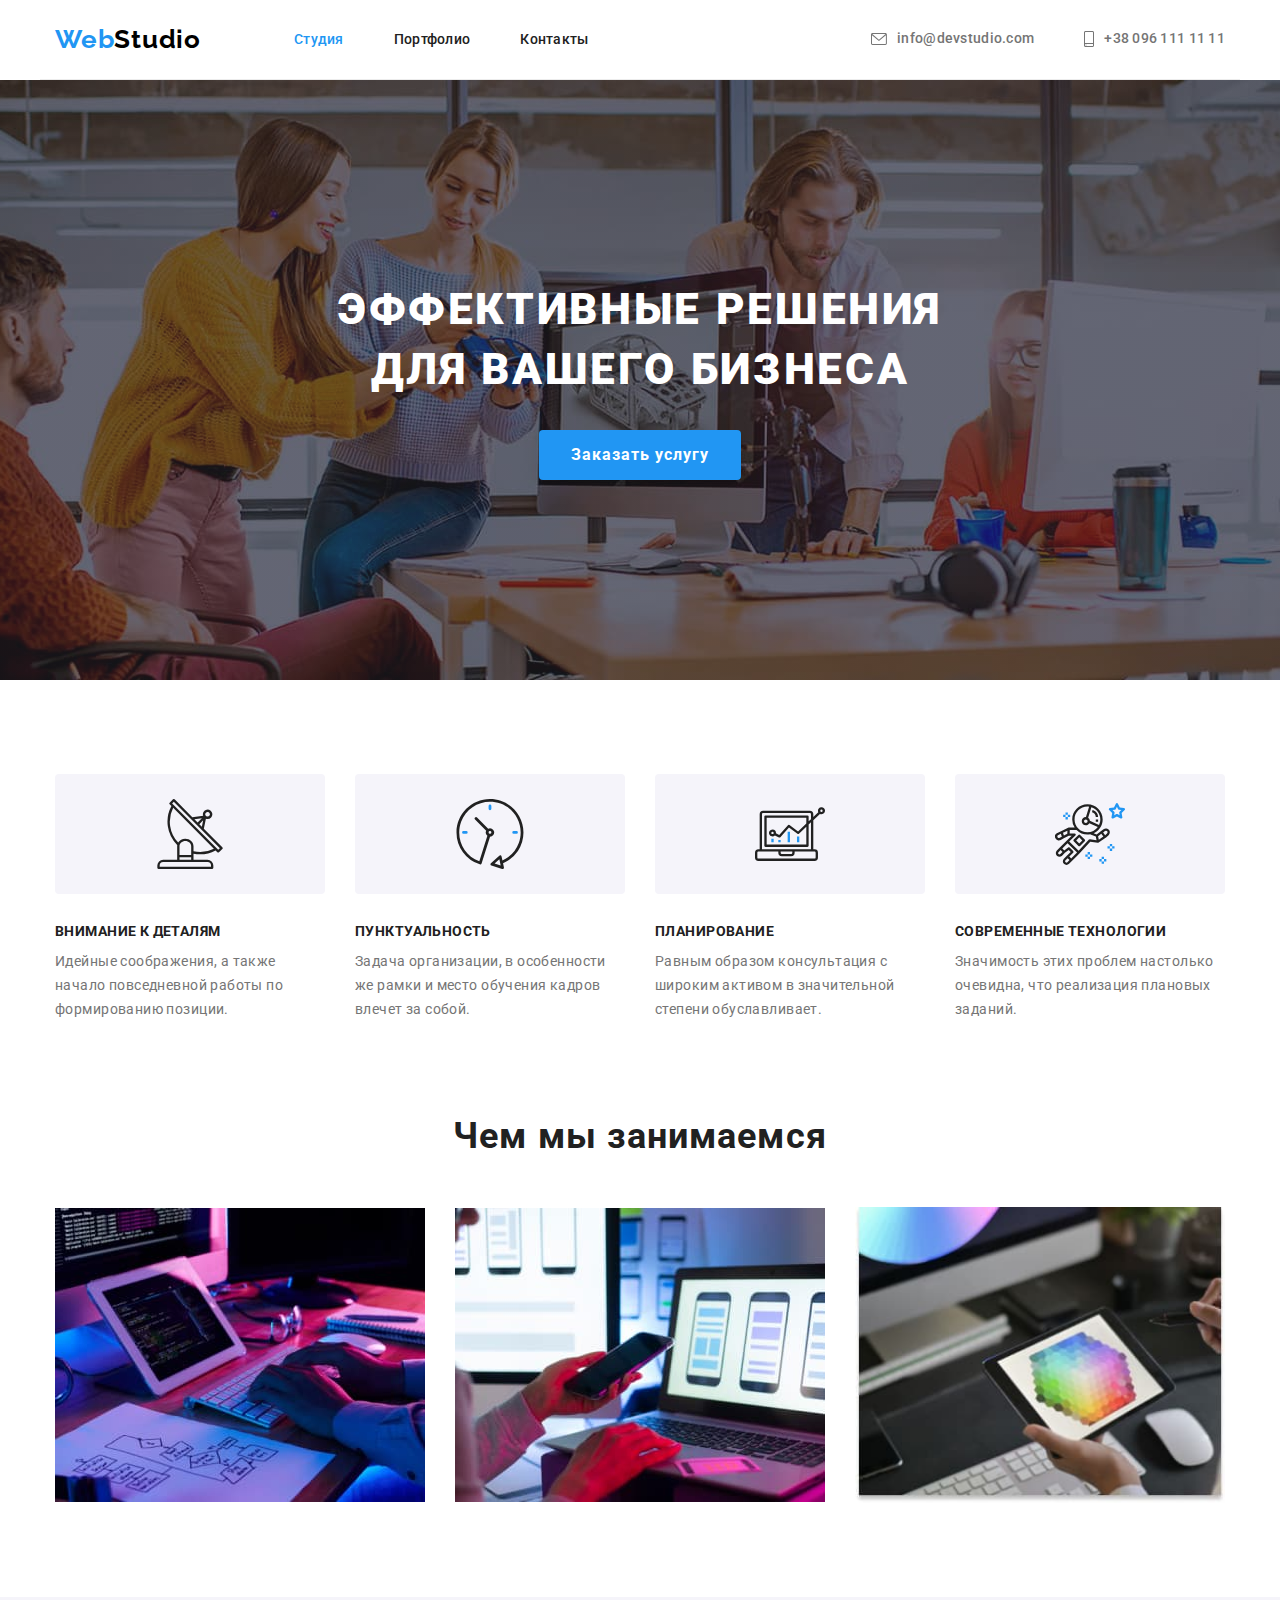
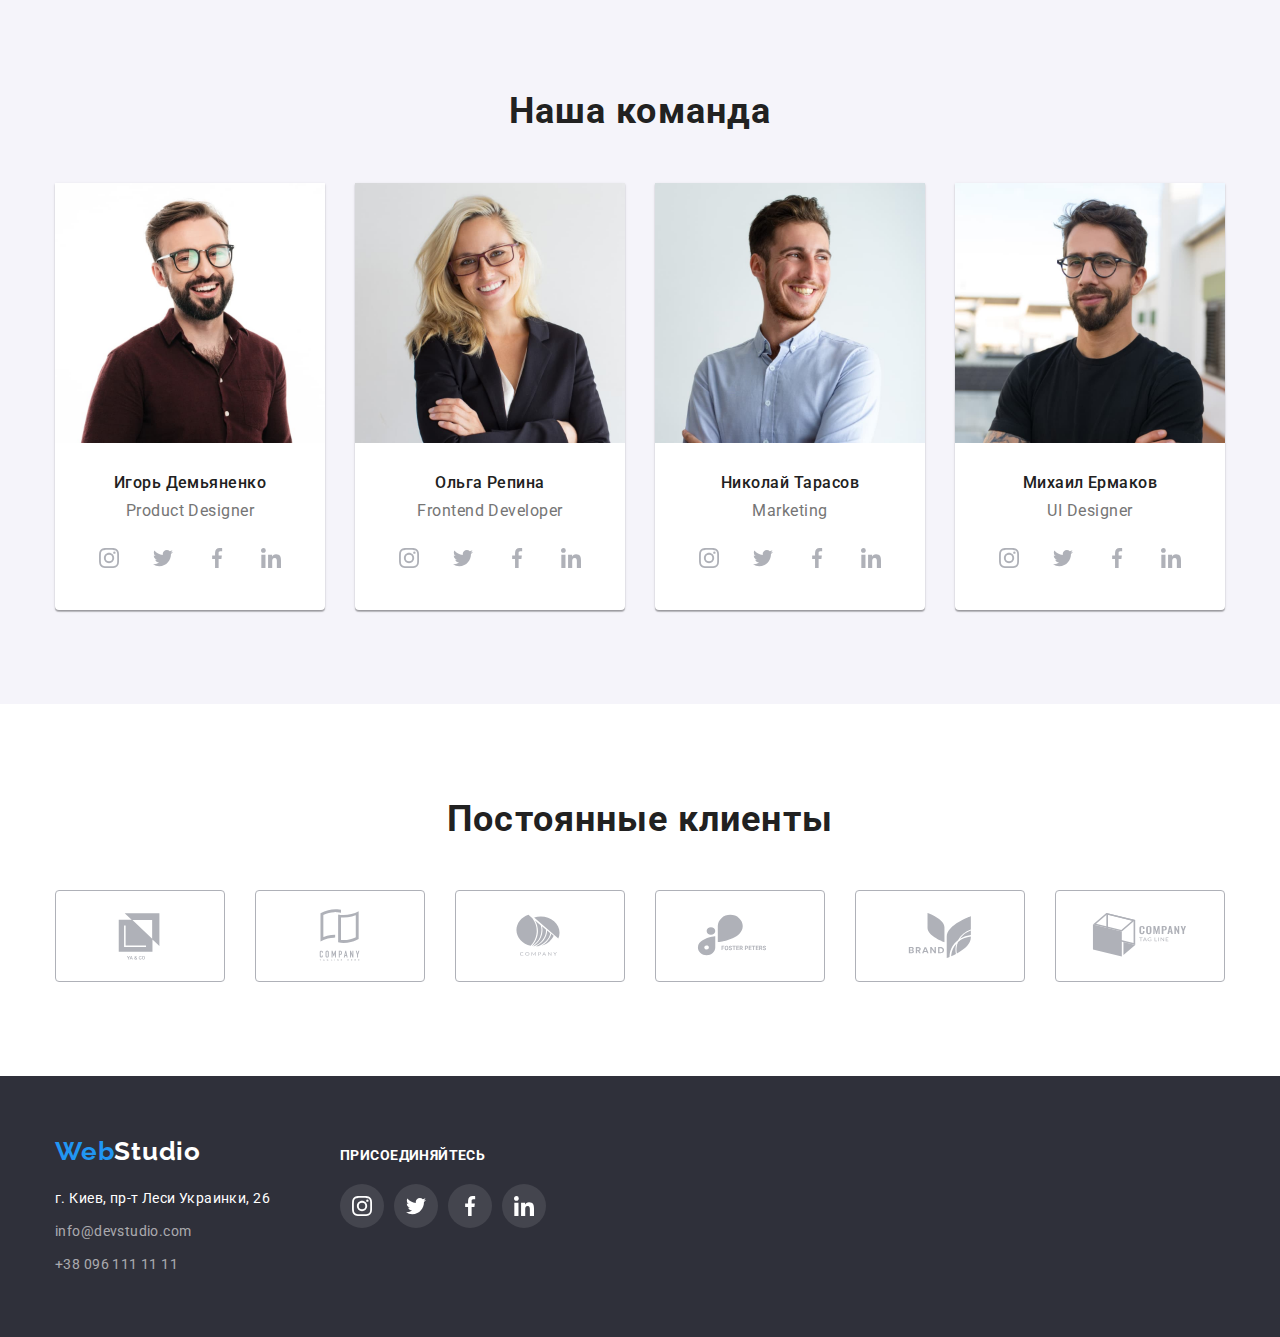
==== commit db9db36b: "Добавляет исправления в д/з4 html" ====
--- a/index.html
+++ b/index.html
@@ -80,13 +80,14 @@
       <section class="feature section">
         <div class="container">
           <h2 class="visually-hidden">Feature</h2>
+
           <ul class="feature-list list">
             <li class="feature-item">
-              <a href="#" class="feature-icon link">
+              <div class="feature-icon">
                 <svg class="feature-quality-icon" width="70" height="70">
                   <use href="./images/icons.svg#icon-antenna"></use>
                 </svg>
-              </a>
+              </div>
 
               <h3 class="feature-title">Внимание к деталям</h3>
               <p class="feature-text">
@@ -95,11 +96,11 @@
             </li>
 
             <li class="feature-item">
-              <a href="#" class="feature-icon link">
+              <div class="feature-icon">
                 <svg class="feature-quality-icon" width="70" height="70">
                   <use href="./images/icons.svg#icon-clock"></use>
                 </svg>
-              </a>
+              </div>
 
               <h3 class="feature-title">Пунктуальность</h3>
               <p class="feature-text">
@@ -108,11 +109,11 @@
             </li>
 
             <li class="feature-item">
-              <a href="#" class="feature-icon link">
+              <div class="feature-icon">
                 <svg class="feature-quality-icon" width="70" height="70">
                   <use href="./images/icons.svg#icon-diagram"></use>
                 </svg>
-              </a>
+              </div>
 
               <h3 class="feature-title">Планирование</h3>
               <p class="feature-text">
@@ -121,11 +122,11 @@
             </li>
 
             <li class="feature-item">
-              <a href="#" class="feature-icon link">
+              <div class="feature-icon">
                 <svg class="feature-quality-icon" width="70" height="70">
                   <use href="./images/icons.svg#icon-astronaut"></use>
                 </svg>
-              </a>
+              </div>
 
               <h3 class="feature-title">Современные технологии</h3>
               <p class="feature-text">
--- a/css/styles.css
+++ b/css/styles.css
@@ -407,8 +407,7 @@
   justify-content: center;
 }
 
-.command-soc-icon,
-.footer-soc-icon {
+.command-soc-icon {
   fill: var(--primery-icon-background);
 }
 
@@ -527,6 +526,7 @@
 }
 
 .footer-text {
+  font-weight: 700;
   font-size: 14px;
   line-height: 1.14;
   letter-spacing: 0.03em;
@@ -538,6 +538,9 @@
 
 .footer-soc-link {
   background-color: rgba(255, 255, 255, 0.1);
+}
+.footer-soc-icon {
+  fill: var(--primery-background-color);
 }
 
 .footer-soc-link:hover,
@@ -574,8 +577,6 @@
   color: var(--primery-text-color);
   background-color: var(--primery-background-color-btn);
 
-  box-shadow: 0px 3px 1px rgba(0, 0, 0, 0.1), 0px 1px 2px rgba(0, 0, 0, 0.08),
-    0px 2px 2px rgba(0, 0, 0, 0.12);
   border-radius: 4px;
 }
 
@@ -583,12 +584,16 @@
 .button.projects-primery:focus {
   color: var(--text-color-white);
   background-color: var(--accent-color);
+  box-shadow: 0px 3px 1px rgba(0, 0, 0, 0.1), 0px 1px 2px rgba(0, 0, 0, 0.08),
+    0px 2px 2px rgba(0, 0, 0, 0.12);
 }
 
 .button.projects-secondary:hover,
 .button.projects-secondary:focus {
   color: var(--text-color-white);
   background-color: var(--accent-color);
+  box-shadow: 0px 3px 1px rgba(0, 0, 0, 0.1), 0px 1px 2px rgba(0, 0, 0, 0.08),
+    0px 2px 2px rgba(0, 0, 0, 0.12);
 }
 
 /* ------WORK------- */
@@ -625,7 +630,9 @@
 .work-gallery-link {
   display: block;
 }
-.work-item:hover {
+
+.work-gallery-link:hover,
+.work-gallery-link:focus {
   border: 1px solid #eeeeee;
   box-shadow: 0px 1px 1px rgba(0, 0, 0, 0.12), 0px 4px 4px rgba(0, 0, 0, 0.06),
     1px 4px 6px rgba(0, 0, 0, 0.16);
